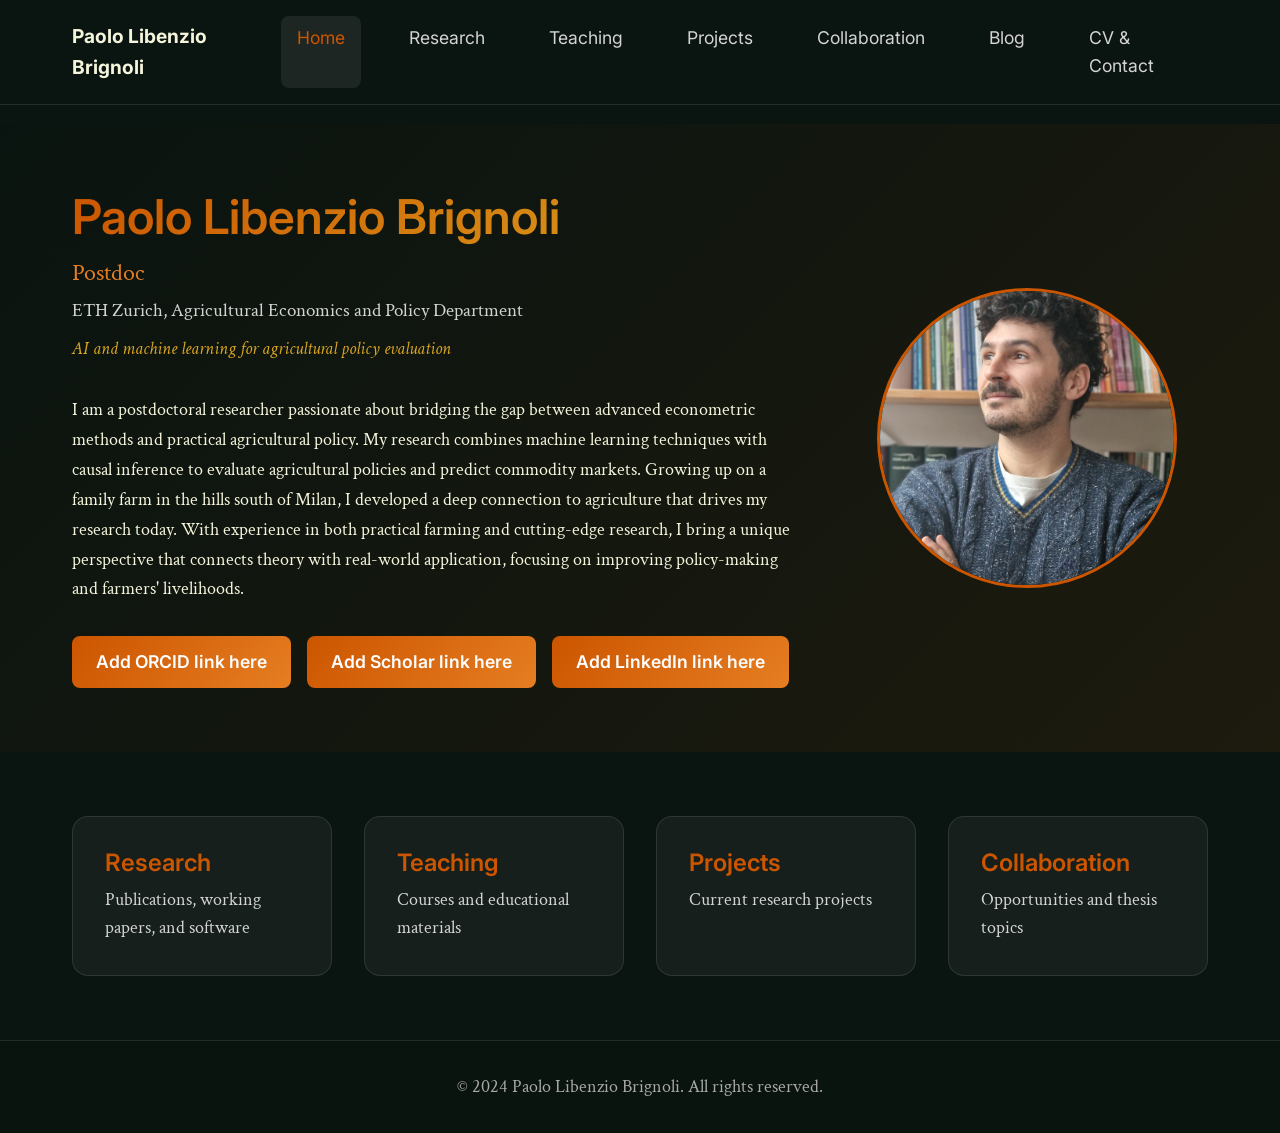
==== index.html @ 1a2c821a "initial webpage" ====
<!DOCTYPE html>
<html lang="en">
<head>
    <meta charset="UTF-8">
    <meta name="viewport" content="width=device-width, initial-scale=1.0">
    <title>Paolo Libenzio Brignoli - Agricultural Economics Researcher</title>
    <link href="https://fonts.googleapis.com/css2?family=Inter:wght@400;600;700&family=Crimson+Text:ital,wght@0,400;0,600;1,400&display=swap" rel="stylesheet">
    <link rel="stylesheet" href="css/styles.css">
</head>
<body>
    <div class="top-stripe"></div>
    <div class="bottom-stripe"></div>
    <div class="background-video">
        <video autoplay muted loop playsinline>
            <source src="assets/videos/background-video.mp4" type="video/mp4">
        </video>
    </div>
    
    <nav class="navbar">
        <div class="nav-container">
            <a href="index.html" class="nav-logo">Paolo Libenzio Brignoli</a>
            <div class="nav-menu">
                <a href="index.html" class="nav-link active">Home</a>
                <a href="research.html" class="nav-link">Research</a>
                <a href="teaching.html" class="nav-link">Teaching</a>
                <a href="projects.html" class="nav-link">Projects</a>
                <a href="collaboration.html" class="nav-link">Collaboration</a>
                <a href="blog.html" class="nav-link">Blog</a>
                <a href="cv-contact.html" class="nav-link">CV & Contact</a>
            </div>
            <div class="nav-toggle">
                <span class="bar"></span>
                <span class="bar"></span>
                <span class="bar"></span>
            </div>
        </div>
    </nav>

    <main class="main-content">
        <section class="hero">
            <div class="hero-container">
                <div class="hero-content">
                    <div class="hero-text">
                        <h1 class="hero-title">Paolo Libenzio Brignoli</h1>
                        <p class="hero-subtitle">Postdoc</p>
                        <p class="hero-institution">ETH Zurich, Agricultural Economics and Policy Department</p>
                        <p class="hero-focus">AI and machine learning for agricultural policy evaluation</p>
                        
                        <div class="hero-bio">
                            <p>I am a postdoctoral researcher passionate about bridging the gap between advanced econometric methods and practical agricultural policy. My research combines machine learning techniques with causal inference to evaluate agricultural policies and predict commodity markets. Growing up on a family farm in the hills south of Milan, I developed a deep connection to agriculture that drives my research today. With experience in both practical farming and cutting-edge research, I bring a unique perspective that connects theory with real-world application, focusing on improving policy-making and farmers' livelihoods.</p>
                        </div>

                        <div class="hero-links">
                            <a href="#" class="link-button">Add ORCID link here</a>
                            <a href="#" class="link-button">Add Scholar link here</a>
                            <a href="#" class="link-button">Add LinkedIn link here</a>
                        </div>
                    </div>
                    <div class="hero-image">
                        <img src="assets/images/profile-photo.jpg" alt="Paolo Libenzio Brignoli" class="profile-photo">
                    </div>
                </div>
            </div>
        </section>

        <section class="quick-nav">
            <div class="container">
                <div class="quick-nav-grid">
                    <a href="research.html" class="quick-nav-card">
                        <h3>Research</h3>
                        <p>Publications, working papers, and software</p>
                    </a>
                    <a href="teaching.html" class="quick-nav-card">
                        <h3>Teaching</h3>
                        <p>Courses and educational materials</p>
                    </a>
                    <a href="projects.html" class="quick-nav-card">
                        <h3>Projects</h3>
                        <p>Current research projects</p>
                    </a>
                    <a href="collaboration.html" class="quick-nav-card">
                        <h3>Collaboration</h3>
                        <p>Opportunities and thesis topics</p>
                    </a>
                </div>
            </div>
        </section>
    </main>

    <footer class="footer">
        <div class="container">
            <p>&copy; 2024 Paolo Libenzio Brignoli. All rights reserved.</p>
        </div>
    </footer>

    <script src="js/main.js"></script>
</body>
</html>
---- css/styles.css ----
/* Reset and Base Styles */
* {
    margin: 0;
    padding: 0;
    box-sizing: border-box;
}

:root {
    --bg-primary: #0a1410;
    --accent-orange: #cc5500;
    --accent-rust: #e67e22;
    --accent-yellow: #daa520;
    --text-cream: #f5f5dc;
    --text-light: #d4d4d4;
    --text-muted: #a8a8a8;
    --card-bg: rgba(255, 255, 255, 0.05);
    --card-border: rgba(255, 255, 255, 0.1);
    --hover-bg: rgba(255, 255, 255, 0.08);
    --transition: all 0.3s ease;
}

html {
    font-size: 16px;
    scroll-behavior: smooth;
}

body {
    font-family: 'Crimson Text', serif;
    background-color: var(--bg-primary);
    color: var(--text-cream);
    line-height: 1.6;
    font-size: 1.1rem;
}

h1, h2, h3, h4, h5, h6 {
    font-family: 'Inter', sans-serif;
    font-weight: 600;
    line-height: 1.2;
    margin-bottom: 1rem;
}

h1 {
    font-size: 2.5rem;
    color: var(--text-cream);
}

h2 {
    font-size: 2rem;
    color: var(--accent-yellow);
}

h3 {
    font-size: 1.5rem;
    color: var(--accent-rust);
}

a {
    color: var(--accent-orange);
    text-decoration: none;
    transition: var(--transition);
}

a:hover {
    color: var(--accent-rust);
}

.container {
    max-width: 1200px;
    margin: 0 auto;
    padding: 0 2rem;
}

/* Background Video */
.background-video {
    position: fixed;
    top: 6rem;
    left: 0;
    width: 100%;
    height: calc(100vh - 8rem);
    z-index: -1;
    opacity: 0.4;
    overflow: hidden;
}

.background-video video {
    width: 100%;
    height: 100%;
    object-fit: cover;
    object-position: center center;
}

/* Dark green stripes */
.top-stripe {
    position: fixed;
    top: 0;
    left: 0;
    width: 100%;
    height: 6rem;
    background: var(--bg-primary);
    z-index: -2;
}

.bottom-stripe {
    position: fixed;
    bottom: 0;
    left: 0;
    width: 100%;
    height: 2rem;
    background: var(--bg-primary);
    z-index: -2;
}

/* Navigation */
.navbar {
    background: var(--bg-primary);
    backdrop-filter: blur(10px);
    position: fixed;
    top: 0;
    width: 100%;
    z-index: 1000;
    padding: 1rem 0;
    border-bottom: 1px solid var(--card-border);
}

.nav-container {
    max-width: 1200px;
    margin: 0 auto;
    padding: 0 2rem;
    display: flex;
    justify-content: space-between;
    align-items: center;
}

.nav-logo {
    font-family: 'Inter', sans-serif;
    font-weight: 700;
    font-size: 1.2rem;
    color: var(--text-cream);
}

.nav-menu {
    display: flex;
    gap: 2rem;
}

.nav-link {
    font-family: 'Inter', sans-serif;
    font-weight: 400;
    padding: 0.5rem 1rem;
    border-radius: 0.5rem;
    transition: var(--transition);
    color: var(--text-light);
}

.nav-link:hover,
.nav-link.active {
    background-color: var(--hover-bg);
    color: var(--accent-orange);
}

.nav-toggle {
    display: none;
    flex-direction: column;
    cursor: pointer;
}

.bar {
    width: 25px;
    height: 3px;
    background-color: var(--text-cream);
    margin: 3px 0;
    transition: var(--transition);
}

/* Main Content */
.main-content {
    margin-top: 6rem;
    min-height: calc(100vh - 8rem);
}

/* Hero Section */
.hero {
    padding: 4rem 0;
    background: linear-gradient(135deg, rgba(10, 20, 16, 0.3), rgba(204, 85, 0, 0.1));
}

.hero-container {
    max-width: 1200px;
    margin: 0 auto;
    padding: 0 2rem;
}

.hero-content {
    display: grid;
    grid-template-columns: 2fr 1fr;
    gap: 3rem;
    align-items: center;
}

.hero-title {
    font-size: 3rem;
    margin-bottom: 0.5rem;
    background: linear-gradient(135deg, var(--accent-orange), var(--accent-yellow));
    -webkit-background-clip: text;
    -webkit-text-fill-color: transparent;
    background-clip: text;
}

.hero-subtitle {
    font-size: 1.5rem;
    color: var(--accent-rust);
    margin-bottom: 0.25rem;
}

.hero-institution {
    font-size: 1.2rem;
    color: var(--text-light);
    margin-bottom: 0.5rem;
}

.hero-focus {
    font-size: 1.1rem;
    color: var(--accent-yellow);
    margin-bottom: 2rem;
    font-style: italic;
}

.hero-bio {
    margin-bottom: 2rem;
    font-size: 1.1rem;
    line-height: 1.7;
}

.hero-links {
    display: flex;
    gap: 1rem;
    flex-wrap: wrap;
}

.link-button {
    padding: 0.75rem 1.5rem;
    background: linear-gradient(135deg, var(--accent-orange), var(--accent-rust));
    color: white;
    border-radius: 0.5rem;
    font-weight: 600;
    transition: var(--transition);
    font-family: 'Inter', sans-serif;
}

.link-button:hover {
    transform: translateY(-2px);
    box-shadow: 0 4px 15px rgba(204, 85, 0, 0.3);
}

.hero-image {
    display: flex;
    justify-content: center;
}

.image-placeholder {
    width: 300px;
    height: 300px;
    border-radius: 50%;
    background: var(--card-bg);
    border: 2px solid var(--accent-orange);
    display: flex;
    align-items: center;
    justify-content: center;
    color: var(--text-muted);
    font-style: italic;
}

.profile-photo {
    width: 300px;
    height: 300px;
    border-radius: 50%;
    object-fit: cover;
    border: 3px solid var(--accent-orange);
    transition: var(--transition);
}

.profile-photo:hover {
    transform: scale(1.05);
    border-color: var(--accent-rust);
}

/* Quick Navigation */
.quick-nav {
    padding: 4rem 0;
}

.quick-nav-grid {
    display: grid;
    grid-template-columns: repeat(auto-fit, minmax(250px, 1fr));
    gap: 2rem;
}

.quick-nav-card {
    background: var(--card-bg);
    border: 1px solid var(--card-border);
    border-radius: 1rem;
    padding: 2rem;
    transition: var(--transition);
    color: var(--text-cream);
}

.quick-nav-card:hover {
    background: var(--hover-bg);
    transform: translateY(-5px);
    box-shadow: 0 10px 25px rgba(0, 0, 0, 0.2);
    border-color: var(--accent-orange);
}

.quick-nav-card h3 {
    color: var(--accent-orange);
    margin-bottom: 0.5rem;
}

.quick-nav-card p {
    color: var(--text-light);
}

/* Page Header */
.page-header {
    text-align: center;
    padding: 2rem 0 4rem;
}

.page-header h1 {
    font-size: 3rem;
    margin-bottom: 1rem;
}

.page-header p {
    font-size: 1.2rem;
    color: var(--text-light);
}

/* Research Sections */
.research-section {
    margin-bottom: 4rem;
}

.publications-grid {
    display: grid;
    gap: 2rem;
}

.publication-card {
    background: var(--card-bg);
    border: 1px solid var(--card-border);
    border-radius: 1rem;
    padding: 2rem;
    transition: var(--transition);
}

.publication-card:hover {
    background: var(--hover-bg);
    border-color: var(--accent-orange);
}

.publication-title {
    color: var(--accent-orange);
    font-size: 1.3rem;
    margin-bottom: 0.5rem;
}

.publication-authors {
    color: var(--text-light);
    margin-bottom: 0.5rem;
}

.publication-journal {
    color: var(--accent-rust);
    font-weight: 600;
    margin-bottom: 1rem;
}

.publication-abstract {
    background: rgba(255, 255, 255, 0.02);
    padding: 1rem;
    border-radius: 0.5rem;
    margin: 1rem 0;
    display: none;
    border-left: 3px solid var(--accent-yellow);
}

.publication-abstract.show {
    display: block;
}

.publication-buttons {
    display: flex;
    gap: 1rem;
    flex-wrap: wrap;
    margin-top: 1rem;
}

.btn {
    padding: 0.5rem 1rem;
    border-radius: 0.5rem;
    font-size: 0.9rem;
    font-weight: 600;
    text-decoration: none;
    transition: var(--transition);
    cursor: pointer;
    border: none;
    font-family: 'Inter', sans-serif;
}

.btn-primary {
    background: var(--accent-orange);
    color: white;
}

.btn-secondary {
    background: var(--accent-rust);
    color: white;
}

.btn-outline {
    background: transparent;
    color: var(--accent-yellow);
    border: 1px solid var(--accent-yellow);
}

.btn:hover {
    transform: translateY(-2px);
    box-shadow: 0 4px 10px rgba(0, 0, 0, 0.2);
}

/* Software Grid */
.software-grid {
    display: grid;
    grid-template-columns: repeat(auto-fit, minmax(300px, 1fr));
    gap: 2rem;
}

.software-card {
    background: var(--card-bg);
    border: 1px solid var(--card-border);
    border-radius: 1rem;
    padding: 2rem;
    transition: var(--transition);
}

.software-card:hover {
    background: var(--hover-bg);
    border-color: var(--accent-orange);
    transform: translateY(-5px);
}

.software-name {
    color: var(--accent-orange);
    font-size: 1.3rem;
    margin-bottom: 0.5rem;
}

.software-fullname {
    color: var(--text-light);
    font-style: italic;
    margin-bottom: 1rem;
}

.software-description {
    margin-bottom: 1rem;
    color: var(--text-light);
}

/* Teaching, Projects, Collaboration Sections */
.teaching-section,
.projects-section,
.collaboration-section,
.blog-section,
.cv-section,
.contact-section {
    margin-bottom: 3rem;
}

.content-placeholder {
    background: var(--card-bg);
    border: 1px solid var(--card-border);
    border-radius: 1rem;
    padding: 3rem;
    text-align: center;
    color: var(--text-muted);
    font-style: italic;
}

.projects-grid {
    display: grid;
    gap: 2rem;
}

.project-card {
    background: var(--card-bg);
    border: 1px solid var(--card-border);
    border-radius: 1rem;
    padding: 2rem;
    transition: var(--transition);
}

.project-card:hover {
    background: var(--hover-bg);
    border-color: var(--accent-orange);
}

/* Contact Section */
.contact-info {
    display: grid;
    grid-template-columns: repeat(auto-fit, minmax(250px, 1fr));
    gap: 2rem;
}

.contact-item {
    background: var(--card-bg);
    border: 1px solid var(--card-border);
    border-radius: 1rem;
    padding: 2rem;
}

.contact-item h3 {
    color: var(--accent-orange);
    margin-bottom: 1rem;
}

.contact-item a {
    color: var(--text-cream);
    font-size: 1.1rem;
}

.contact-item a:hover {
    color: var(--accent-orange);
}

/* CV Section */
.cv-download {
    text-align: center;
    margin-bottom: 2rem;
}

.download-button {
    display: inline-block;
    padding: 1rem 2rem;
    background: linear-gradient(135deg, var(--accent-orange), var(--accent-rust));
    color: white;
    border-radius: 0.5rem;
    font-weight: 600;
    font-family: 'Inter', sans-serif;
    transition: var(--transition);
}

.download-button:hover {
    transform: translateY(-2px);
    box-shadow: 0 4px 15px rgba(204, 85, 0, 0.3);
}

/* Blog Posts */
.blog-posts {
    display: grid;
    gap: 2rem;
}

.blog-post {
    background: var(--card-bg);
    border: 1px solid var(--card-border);
    border-radius: 1rem;
    padding: 2rem;
    transition: var(--transition);
}

.blog-post:hover {
    background: var(--hover-bg);
    border-color: var(--accent-orange);
}

.blog-post h3 {
    color: var(--accent-orange);
    margin-bottom: 1rem;
}

.blog-post .date {
    color: var(--text-muted);
    font-size: 0.9rem;
    margin-bottom: 1rem;
}

/* Footer */
.footer {
    background: rgba(10, 20, 16, 0.8);
    border-top: 1px solid var(--card-border);
    padding: 2rem 0;
    text-align: center;
    color: var(--text-muted);
}

/* Responsive Design */
@media (max-width: 768px) {
    .nav-menu {
        position: fixed;
        left: -100%;
        top: 70px;
        flex-direction: column;
        background-color: var(--bg-primary);
        width: 100%;
        text-align: center;
        transition: 0.3s;
        box-shadow: 0 10px 27px rgba(0, 0, 0, 0.05);
        padding: 2rem 0;
        border-top: 1px solid var(--card-border);
    }

    .nav-menu.active {
        left: 0;
    }

    .nav-toggle {
        display: flex;
    }

    .hero-content {
        grid-template-columns: 1fr;
        text-align: center;
    }

    .hero-title {
        font-size: 2rem;
    }

    .page-header h1 {
        font-size: 2rem;
    }

    .quick-nav-grid {
        grid-template-columns: 1fr;
    }

    .hero-links {
        justify-content: center;
    }

    .container {
        padding: 0 1rem;
    }

    .nav-container {
        padding: 0 1rem;
    }

    .hero-container {
        padding: 0 1rem;
    }

    .image-placeholder {
        width: 250px;
        height: 250px;
    }
}

@media (max-width: 480px) {
    .hero-title {
        font-size: 1.8rem;
    }
    
    .page-header h1 {
        font-size: 1.8rem;
    }
    
    .publication-buttons,
    .hero-links {
        flex-direction: column;
    }
    
    .link-button {
        text-align: center;
    }
}

/* Animations */
@keyframes fadeInUp {
    from {
        opacity: 0;
        transform: translateY(30px);
    }
    to {
        opacity: 1;
        transform: translateY(0);
    }
}

.fade-in {
    animation: fadeInUp 0.6s ease-out;
}

/* Smooth scrolling and focus styles */
:focus {
    outline: 2px solid var(--accent-orange);
    outline-offset: 2px;
}

/* Loading states */
.loading {
    opacity: 0.6;
    pointer-events: none;
}

.loading::after {
    content: "";
    position: absolute;
    width: 20px;
    height: 20px;
    margin: auto;
    border: 2px solid transparent;
    border-top-color: var(--accent-orange);
    border-radius: 50%;
    animation: spin 1s ease infinite;
}

@keyframes spin {
    0% { transform: rotate(0deg); }
    100% { transform: rotate(360deg); }
}
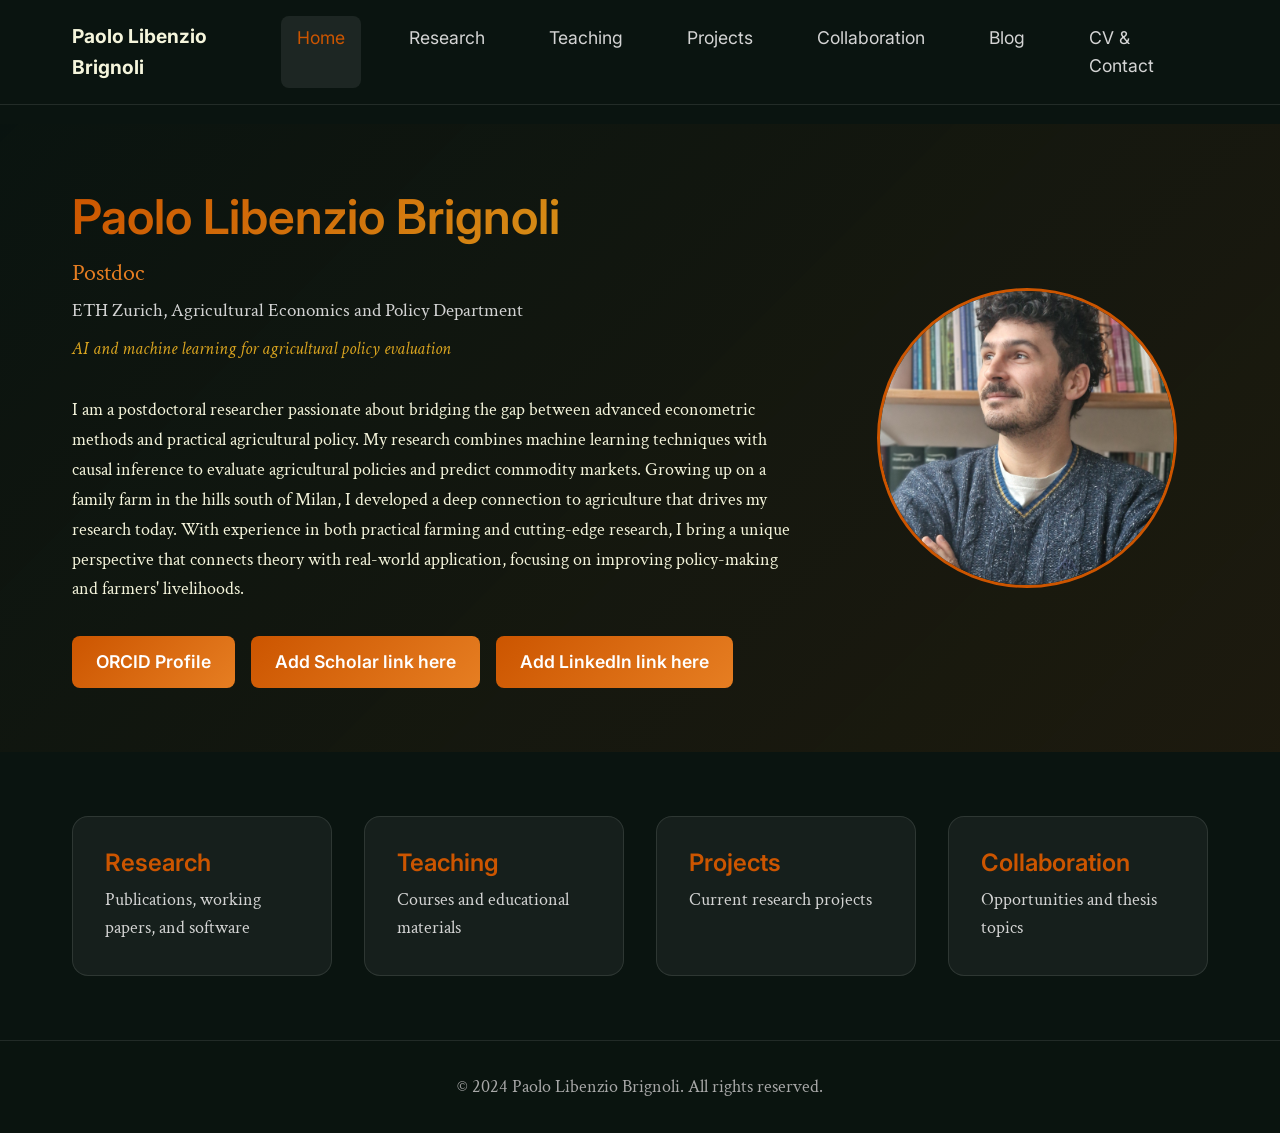
==== commit 985ed4b2: "Added CV and ORCID" ====
--- a/index.html
+++ b/index.html
@@ -51,7 +51,7 @@
                         </div>
 
                         <div class="hero-links">
-                            <a href="#" class="link-button">Add ORCID link here</a>
+                            <a href="https://orcid.org/0000-0003-0743-2538" class="link-button" target="_blank" rel="noopener noreferrer">ORCID Profile</a>
                             <a href="#" class="link-button">Add Scholar link here</a>
                             <a href="#" class="link-button">Add LinkedIn link here</a>
                         </div>
--- a/css/styles.css
+++ b/css/styles.css
@@ -553,6 +553,56 @@
 .download-button:hover {
     transform: translateY(-2px);
     box-shadow: 0 4px 15px rgba(204, 85, 0, 0.3);
+}
+
+.cv-highlights {
+    background: var(--card-bg);
+    border: 1px solid var(--card-border);
+    border-radius: 1rem;
+    padding: 2.5rem;
+}
+
+.cv-section-item {
+    margin-bottom: 2.5rem;
+}
+
+.cv-section-item:last-child {
+    margin-bottom: 0;
+}
+
+.cv-section-item h3 {
+    color: var(--accent-yellow);
+    font-size: 1.4rem;
+    margin-bottom: 1.5rem;
+    border-bottom: 2px solid var(--accent-yellow);
+    padding-bottom: 0.5rem;
+}
+
+.cv-item {
+    margin-bottom: 2rem;
+}
+
+.cv-item:last-child {
+    margin-bottom: 0;
+}
+
+.cv-item h4 {
+    color: var(--text-cream);
+    font-size: 1.2rem;
+    margin-bottom: 0.5rem;
+}
+
+.cv-item p {
+    margin-bottom: 0.5rem;
+}
+
+.cv-item p:last-child {
+    margin-bottom: 0;
+}
+
+.cv-details {
+    color: var(--text-muted);
+    font-style: italic;
 }
 
 /* Blog Posts */
